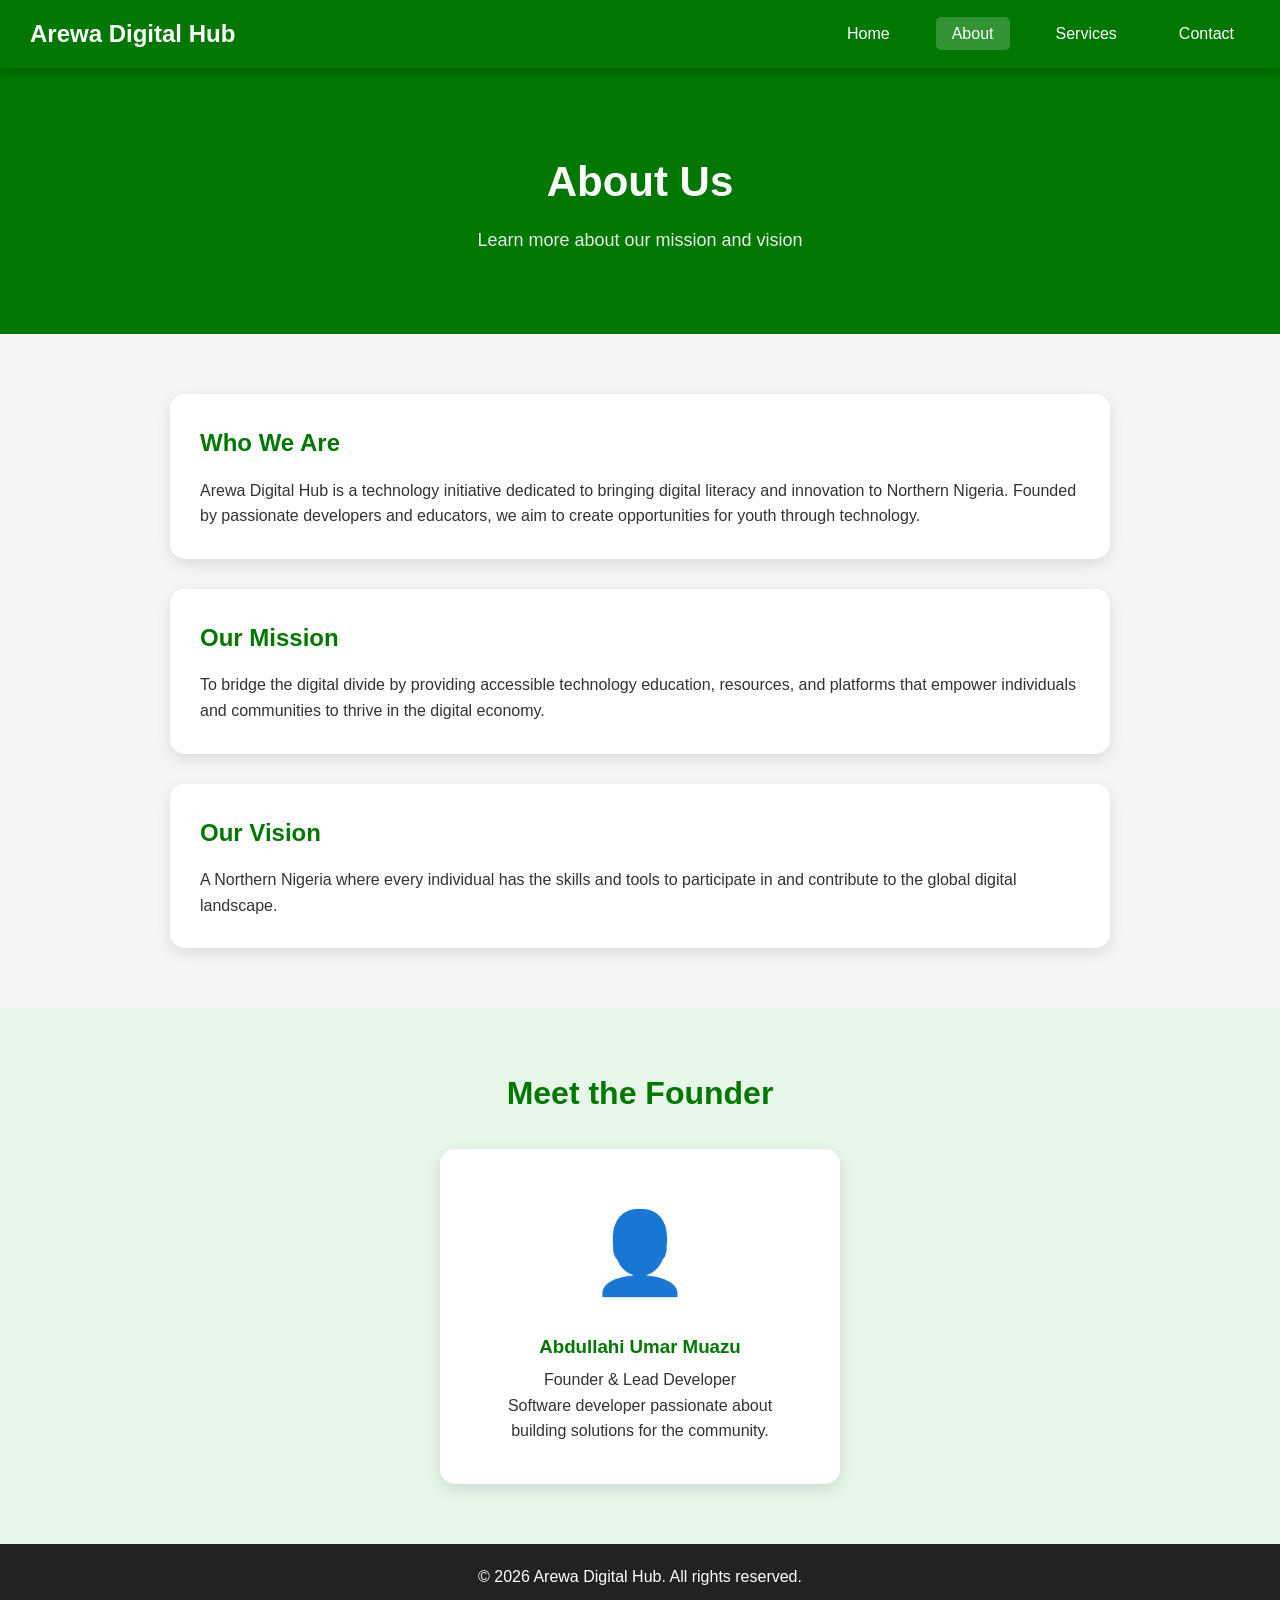
==== about.html @ d7f85ee6 "Add files via upload" ====
<!DOCTYPE html>
<html lang="en">
<head>
    <meta charset="UTF-8">
    <meta name="viewport" content="width=device-width, initial-scale=1.0">
    <title>About - Arewa Digital Hub</title>
    <link rel="stylesheet" href="style.css">
</head>
<body>
    <nav class="navbar">
        <div class="logo">Arewa Digital Hub</div>
        <ul class="nav-links">
            <li><a href="index.html">Home</a></li>
            <li><a href="about.html" class="active">About</a></li>
            <li><a href="services.html">Services</a></li>
            <li><a href="contact.html">Contact</a></li>
        </ul>
        <div class="hamburger" onclick="toggleMenu()">☰</div>
    </nav>

    <section class="page-header">
        <h1>About Us</h1>
        <p>Learn more about our mission and vision</p>
    </section>

    <section class="about-content">
        <div class="about-card">
            <h2>Who We Are</h2>
            <p>Arewa Digital Hub is a technology initiative dedicated to bringing digital literacy and innovation to Northern Nigeria. Founded by passionate developers and educators, we aim to create opportunities for youth through technology.</p>
        </div>
        <div class="about-card">
            <h2>Our Mission</h2>
            <p>To bridge the digital divide by providing accessible technology education, resources, and platforms that empower individuals and communities to thrive in the digital economy.</p>
        </div>
        <div class="about-card">
            <h2>Our Vision</h2>
            <p>A Northern Nigeria where every individual has the skills and tools to participate in and contribute to the global digital landscape.</p>
        </div>
    </section>

    <section class="team-section">
        <h2>Meet the Founder</h2>
        <div class="team-card">
            <div class="team-avatar">👤</div>
            <h3>Abdullahi Umar Muazu</h3>
            <p>Founder & Lead Developer</p>
            <p>Software developer passionate about building solutions for the community.</p>
        </div>
    </section>

    <footer>
        <p>&copy; 2026 Arewa Digital Hub. All rights reserved.</p>
    </footer>

    <script>
        function toggleMenu() {
            document.querySelector('.nav-links').classList.toggle('active');
        }
    </script>
</body>
</html>
---- style.css ----
/* Reset & Base */
* {
    margin: 0;
    padding: 0;
    box-sizing: border-box;
}

body {
    font-family: 'Segoe UI', Tahoma, Geneva, Verdana, sans-serif;
    background: #f5f5f5;
    color: #333;
    line-height: 1.6;
    min-height: 100vh;
    display: flex;
    flex-direction: column;
}

/* Navigation */
.navbar {
    background: #070;
    color: white;
    padding: 15px 30px;
    display: flex;
    justify-content: space-between;
    align-items: center;
    position: sticky;
    top: 0;
    z-index: 1000;
    box-shadow: 0 2px 10px rgba(0,0,0,0.3);
}

.logo {
    font-size: 24px;
    font-weight: bold;
    color: #fff;
}

.nav-links {
    display: flex;
    list-style: none;
    gap: 30px;
}

.nav-links a {
    color: white;
    text-decoration: none;
    font-size: 16px;
    padding: 8px 16px;
    border-radius: 5px;
    transition: all 0.3s ease;
}

.nav-links a:hover,
.nav-links a.active {
    background: rgba(255,255,255,0.2);
    color: #fff;
}

.hamburger {
    display: none;
    font-size: 28px;
    cursor: pointer;
}

/* Hero Section */
.hero {
    background: #070;
    color: white;
    padding: 100px 30px;
    text-align: center;
}

.hero h1 {
    font-size: 48px;
    margin-bottom: 20px;
}

.hero p {
    font-size: 20px;
    margin-bottom: 30px;
    opacity: 0.9;
}

.btn {
    display: inline-block;
    background: #fff;
    color: #070;
    padding: 12px 30px;
    text-decoration: none;
    border-radius: 30px;
    font-weight: bold;
    transition: all 0.3s ease;
    border: none;
    cursor: pointer;
    font-size: 16px;
}

.btn:hover {
    transform: translateY(-3px);
    box-shadow: 0 5px 20px rgba(0,0,0,0.3);
}

/* Features */
.features {
    display: grid;
    grid-template-columns: repeat(auto-fit, minmax(250px, 1fr));
    gap: 30px;
    padding: 60px 30px;
    max-width: 1200px;
    margin: 0 auto;
    width: 100%;
}

.feature-card {
    background: white;
    padding: 30px;
    border-radius: 15px;
    text-align: center;
    box-shadow: 0 5px 15px rgba(0,0,0,0.1);
    transition: transform 0.3s ease;
}

.feature-card:hover {
    transform: translateY(-10px);
}

.feature-card h3 {
    color: #070;
    margin-bottom: 15px;
    font-size: 24px;
}

/* Scrolling Text */
.scroll-container {
    background: #070;
    padding: 20px 0;
}

.scroll-text {
    font-size: 18px;
    padding: 10px;
    background: #808080;
    color: #665599;
    margin: 5px 0;
    overflow: hidden;
    white-space: nowrap;
}

.scroll-text span {
    display: inline-block;
    padding-left: 100%;
    animation: scroll 15s linear infinite;
}

.scroll-text:nth-child(2) span {
    animation-duration: 18s;
}

.scroll-text:nth-child(3) span {
    animation-duration: 21s;
}

@keyframes scroll {
    0% { transform: translateX(0); }
    100% { transform: translateX(-100%); }
}

/* Page Header */
.page-header {
    background: #070;
    color: white;
    padding: 80px 30px;
    text-align: center;
}

.page-header h1 {
    font-size: 42px;
    margin-bottom: 10px;
}

.page-header p {
    font-size: 18px;
    opacity: 0.9;
}

/* About Page */
.about-content {
    max-width: 1000px;
    margin: 60px auto;
    padding: 0 30px;
    display: flex;
    flex-direction: column;
    gap: 30px;
}

.about-card {
    background: white;
    padding: 30px;
    border-radius: 15px;
    box-shadow: 0 5px 15px rgba(0,0,0,0.1);
}

.about-card h2 {
    color: #070;
    margin-bottom: 15px;
}

.team-section {
    text-align: center;
    padding: 60px 30px;
    background: #e8f5e9;
}

.team-section h2 {
    color: #070;
    margin-bottom: 30px;
    font-size: 32px;
}

.team-card {
    background: white;
    max-width: 400px;
    margin: 0 auto;
    padding: 40px;
    border-radius: 15px;
    box-shadow: 0 5px 15px rgba(0,0,0,0.1);
}

.team-avatar {
    font-size: 80px;
    margin-bottom: 15px;
}

.team-card h3 {
    color: #070;
    margin-bottom: 5px;
}

/* Services Page */
.services-grid {
    max-width: 1200px;
    margin: 60px auto;
    padding: 0 30px;
    display: grid;
    grid-template-columns: repeat(auto-fit, minmax(300px, 1fr));
    gap: 30px;
}

.service-card {
    background: white;
    padding: 40px;
    border-radius: 15px;
    text-align: center;
    box-shadow: 0 5px 15px rgba(0,0,0,0.1);
    transition: all 0.3s ease;
}

.service-card:hover {
    transform: translateY(-10px);
    box-shadow: 0 10px 30px rgba(0,0,0,0.2);
}

.service-icon {
    font-size: 50px;
    margin-bottom: 20px;
}

.service-card h3 {
    color: #070;
    margin-bottom: 15px;
    font-size: 22px;
}

/* Contact Page */
.contact-container {
    max-width: 1000px;
    margin: 60px auto;
    padding: 0 30px;
    display: grid;
    grid-template-columns: 1fr 1fr;
    gap: 50px;
}

.contact-info {
    background: white;
    padding: 40px;
    border-radius: 15px;
    box-shadow: 0 5px 15px rgba(0,0,0,0.1);
    height: fit-content;
}

.contact-info h2 {
    color: #070;
    margin-bottom: 25px;
}

.contact-info p {
    margin-bottom: 20px;
    font-size: 16px;
}

.contact-form {
    background: white;
    padding: 40px;
    border-radius: 15px;
    box-shadow: 0 5px 15px rgba(0,0,0,0.1);
}

.contact-form h2 {
    color: #070;
    margin-bottom: 25px;
}

.form-group {
    margin-bottom: 20px;
}

.form-group label {
    display: block;
    margin-bottom: 8px;
    font-weight: 600;
    color: #555;
}

.form-group input,
.form-group textarea {
    width: 100%;
    padding: 12px;
    border: 2px solid #ddd;
    border-radius: 8px;
    font-size: 16px;
    transition: border-color 0.3s ease;
}

.form-group input:focus,
.form-group textarea:focus {
    outline: none;
    border-color: #070;
}

/* Footer */
footer {
    background: #222;
    color: white;
    text-align: center;
    padding: 20px;
    margin-top: auto;
}

/* Mobile Responsive */
@media (max-width: 768px) {
    .hamburger {
        display: block;
    }

    .nav-links {
        display: none;
        position: absolute;
        top: 60px;
        left: 0;
        right: 0;
        background: #070;
        flex-direction: column;
        padding: 20px;
        gap: 10px;
    }

    .nav-links.active {
        display: flex;
    }

    .hero h1 {
        font-size: 32px;
    }

    .hero p {
        font-size: 16px;
    }

    .contact-container {
        grid-template-columns: 1fr;
    }

    .features,
    .services-grid {
        grid-template-columns: 1fr;
    }
}
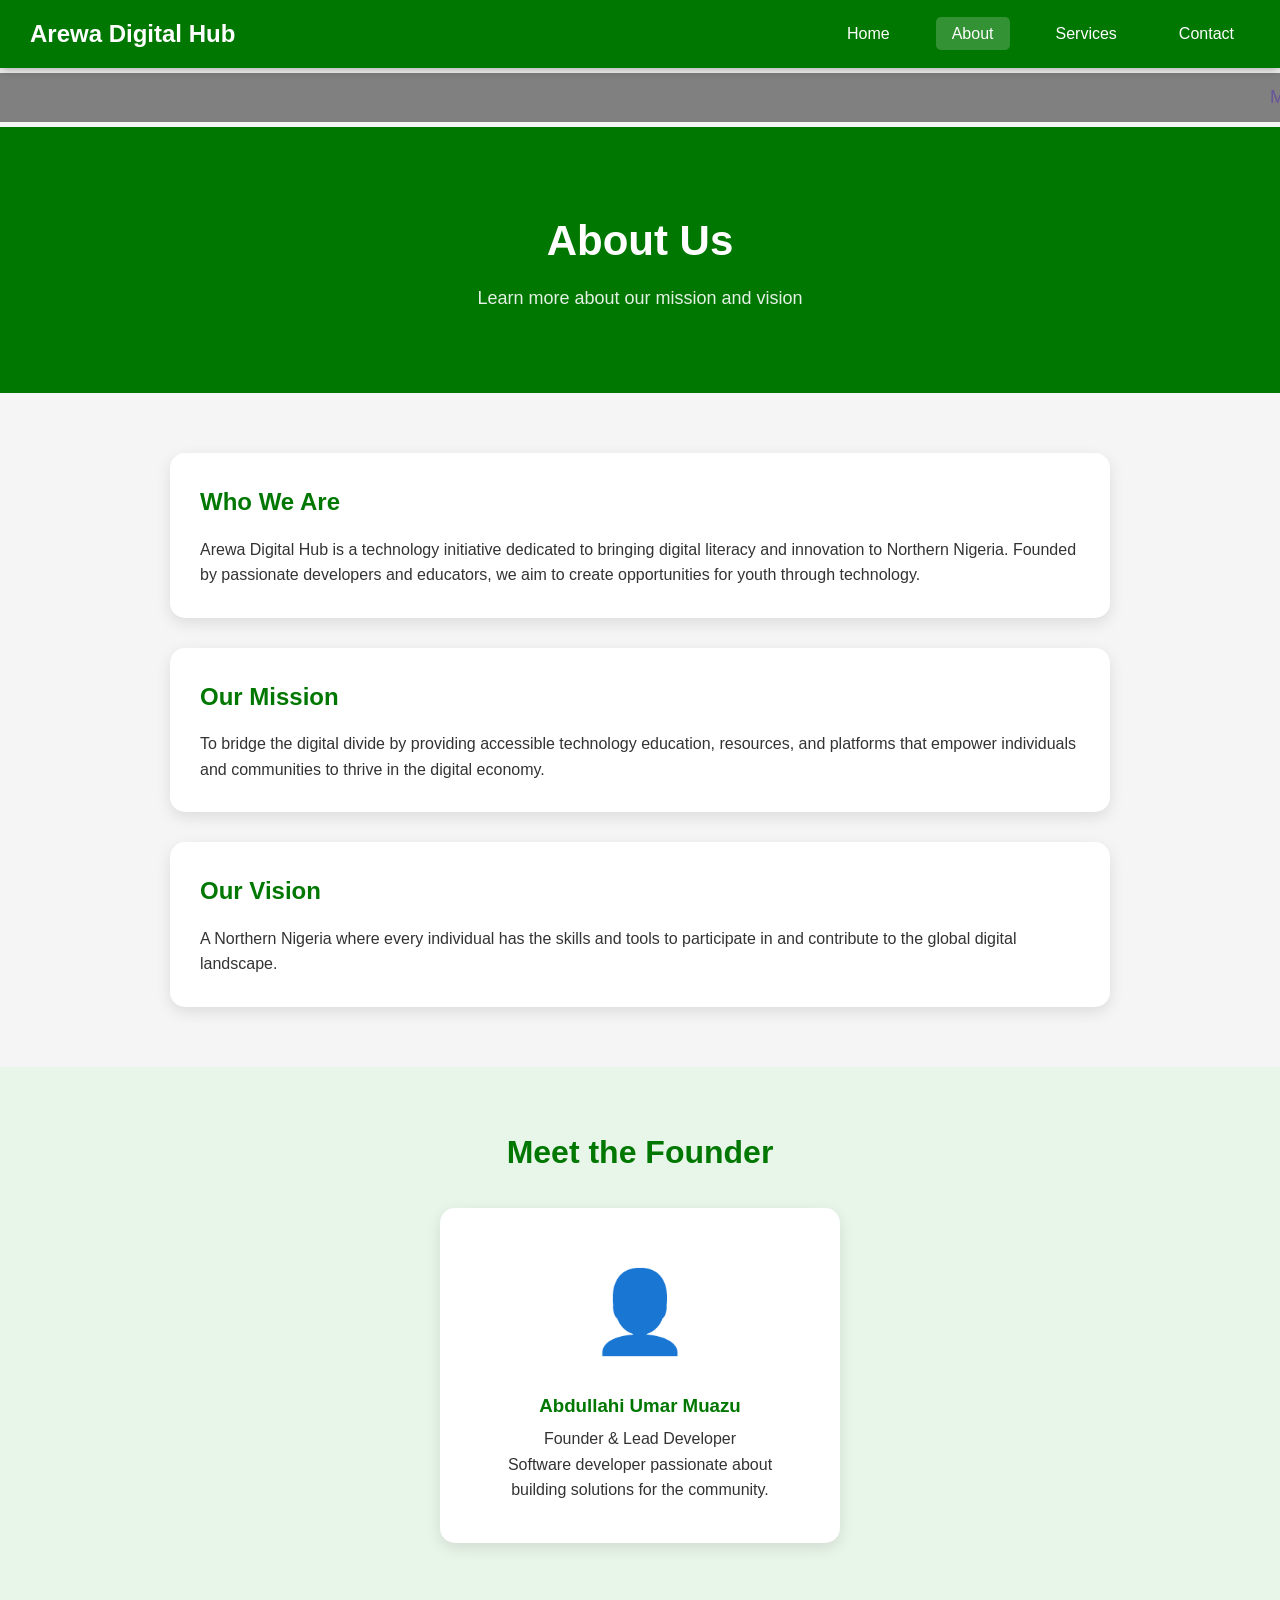
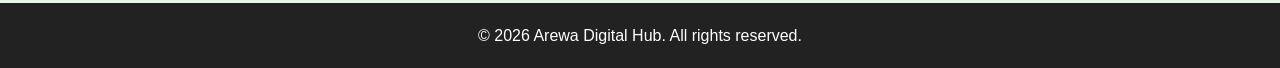
==== commit 591068ab: "Add scroll text with name to about.html" ====
--- a/about.html
+++ b/about.html
@@ -17,7 +17,7 @@
         </ul>
         <div class="hamburger" onclick="toggleMenu()">☰</div>
     </nav>
-
+  <div class="scroll-text"><span>My name is Abdullahi Umar Muazu</span></div>
     <section class="page-header">
         <h1>About Us</h1>
         <p>Learn more about our mission and vision</p>
